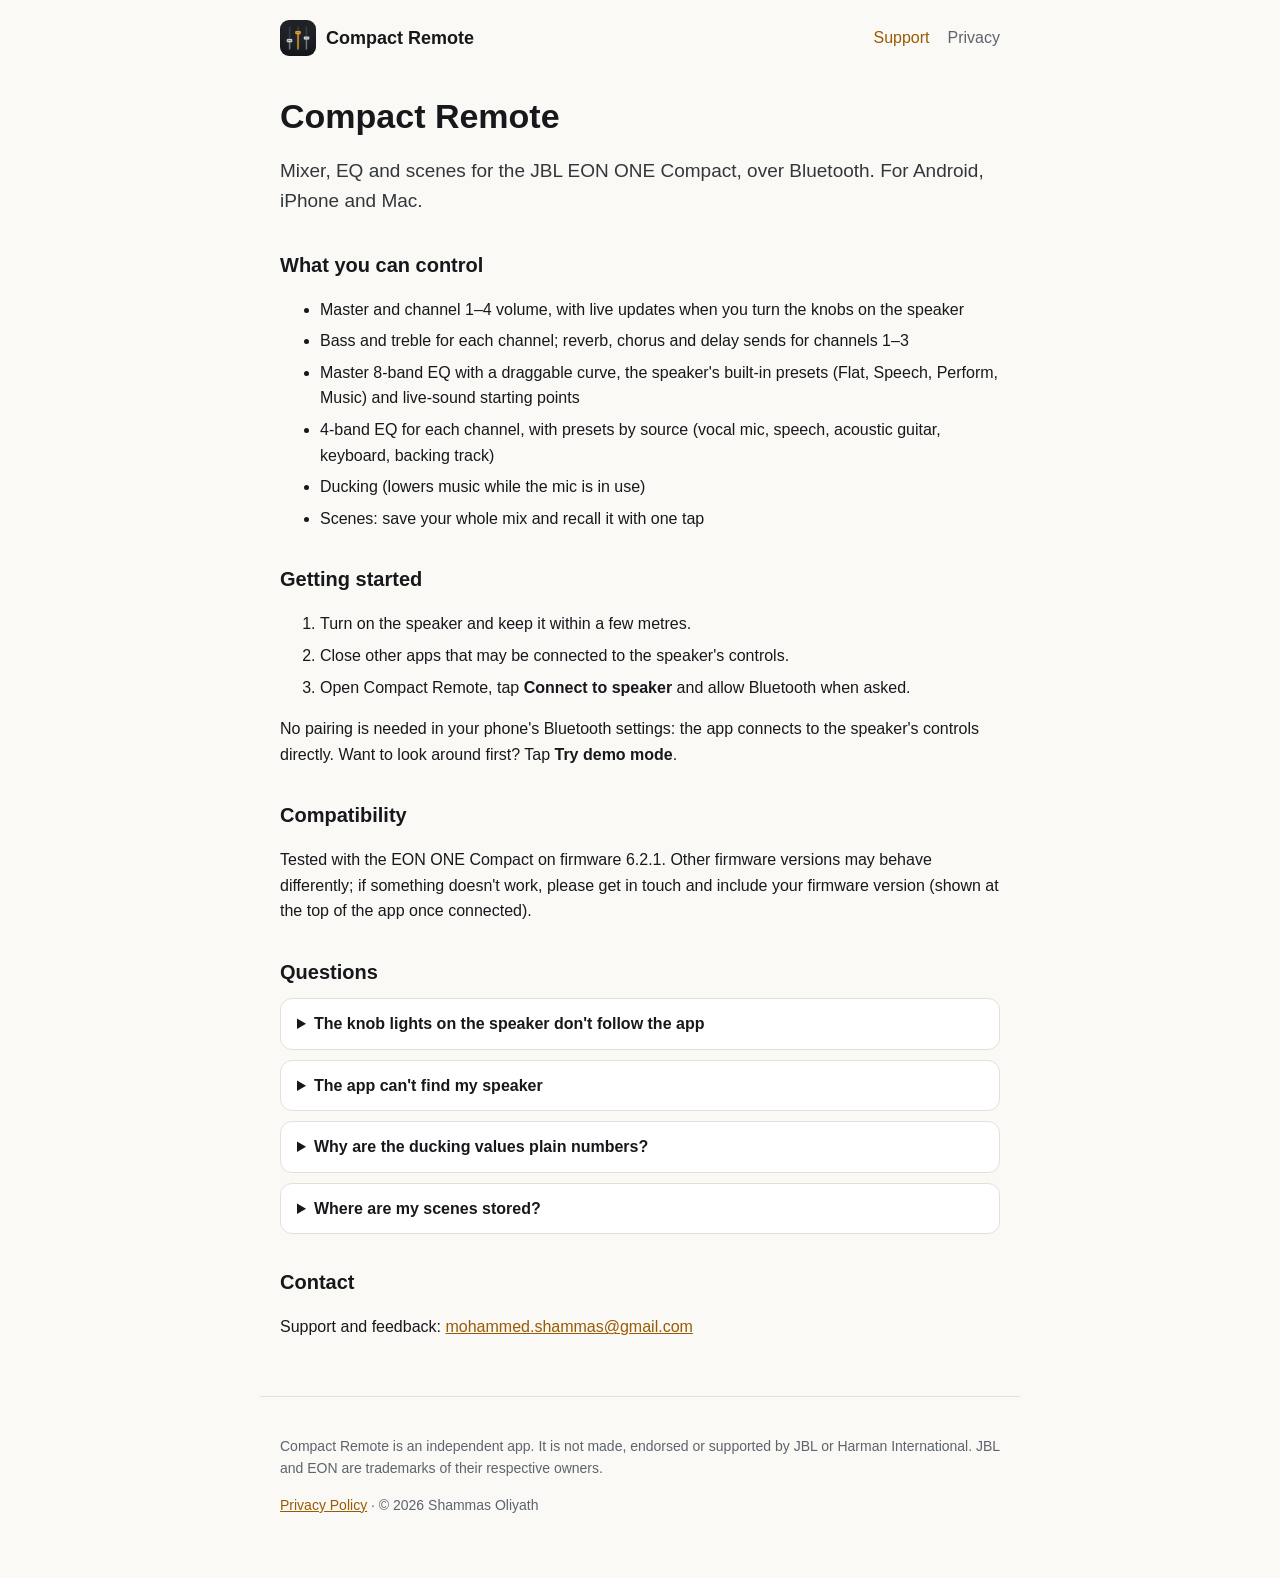
==== index.html @ 10704886 "Support and privacy pages for Compact Remote Co-Authored-By: Claude Opus 5.5 <noreply@anthropic.com>" ====
<!doctype html>
<html lang="en">
<head>
<meta charset="utf-8">
<meta name="viewport" content="width=device-width, initial-scale=1">
<title>Compact Remote · Support</title>
<meta name="description" content="Compact Remote: mixer, EQ and scenes for the JBL EON ONE Compact speaker over Bluetooth.">
<link rel="icon" href="icon.png">
<link rel="stylesheet" href="style.css">
</head>
<body>
<header class="top">
  <a class="brand" href="index.html"><img src="icon.png" alt="" width="36" height="36">Compact Remote</a>
  <nav><a href="index.html" aria-current="page">Support</a><a href="privacy.html">Privacy</a></nav>
</header>
<main>
  <h1>Compact Remote</h1>
  <p class="lead">Mixer, EQ and scenes for the JBL EON ONE Compact, over Bluetooth. For Android, iPhone and Mac.</p>

  <h2>What you can control</h2>
  <ul>
    <li>Master and channel 1–4 volume, with live updates when you turn the knobs on the speaker</li>
    <li>Bass and treble for each channel; reverb, chorus and delay sends for channels 1–3</li>
    <li>Master 8-band EQ with a draggable curve, the speaker's built-in presets (Flat, Speech, Perform, Music) and live-sound starting points</li>
    <li>4-band EQ for each channel, with presets by source (vocal mic, speech, acoustic guitar, keyboard, backing track)</li>
    <li>Ducking (lowers music while the mic is in use)</li>
    <li>Scenes: save your whole mix and recall it with one tap</li>
  </ul>

  <h2>Getting started</h2>
  <ol>
    <li>Turn on the speaker and keep it within a few metres.</li>
    <li>Close other apps that may be connected to the speaker's controls.</li>
    <li>Open Compact Remote, tap <strong>Connect to speaker</strong> and allow Bluetooth when asked.</li>
  </ol>
  <p>No pairing is needed in your phone's Bluetooth settings: the app connects to the speaker's controls directly. Want to look around first? Tap <strong>Try demo mode</strong>.</p>

  <h2>Compatibility</h2>
  <p>Tested with the EON ONE Compact on firmware 6.2.1. Other firmware versions may behave differently; if something doesn't work, please get in touch and include your firmware version (shown at the top of the app once connected).</p>

  <h2>Questions</h2>
  <details>
    <summary>The knob lights on the speaker don't follow the app</summary>
    <p>The speaker's lit knob rings show whichever channel is picked with the <strong>CH SELECT</strong> button on the speaker. The app's changes still apply to the right channel; the speaker doesn't let apps change which channel its panel shows.</p>
  </details>
  <details>
    <summary>The app can't find my speaker</summary>
    <p>Check that the speaker is on and nearby, that Bluetooth is on, and that the app has Bluetooth permission (on Android: “Nearby devices”). Only one app can control the speaker at a time, so close other controller apps or disconnect other devices running Compact Remote.</p>
  </details>
  <details>
    <summary>Why are the ducking values plain numbers?</summary>
    <p>The speaker doesn't report what its ducking values mean in decibels or seconds, so the app shows the speaker's own numbers. Adjust them by ear.</p>
  </details>
  <details>
    <summary>Where are my scenes stored?</summary>
    <p>On your device only. They aren't synced between devices, and they're removed if you delete the app.</p>
  </details>

  <h2>Contact</h2>
  <p>Support and feedback: <a href="mailto:mohammed.shammas@gmail.com">mohammed.shammas@gmail.com</a></p>
</main>
<footer>
  <p>Compact Remote is an independent app. It is not made, endorsed or supported by JBL or Harman International. JBL and EON are trademarks of their respective owners.</p>
  <p><a href="privacy.html">Privacy Policy</a> · © 2026 Shammas Oliyath</p>
</footer>
</body>
</html>
---- style.css ----
:root {
  --ground: #0e1012; --panel: #171a1e; --line: #23282e;
  --text: #e8eaed; --soft: #c9ced4; --muted: #9aa3ad; --accent: #f2a93b;
}
@media (prefers-color-scheme: light) {
  :root { --ground: #faf9f6; --panel: #ffffff; --line: #e3e0da; --text: #16181b; --soft: #33373c; --muted: #5d646c; --accent: #9a5a00; }
}
* { box-sizing: border-box; }
body {
  margin: 0; background: var(--ground); color: var(--text);
  font: 16px/1.6 -apple-system, BlinkMacSystemFont, "Segoe UI", "Helvetica Neue", sans-serif;
}
a { color: var(--accent); }
.top {
  max-width: 760px; margin: 0 auto; padding: 20px 20px 0;
  display: flex; align-items: center; justify-content: space-between; gap: 16px; flex-wrap: wrap;
}
.brand { display: flex; align-items: center; gap: 10px; color: var(--text); text-decoration: none; font-weight: 700; font-size: 18px; }
.brand img { border-radius: 9px; }
nav { display: flex; gap: 18px; }
nav a { color: var(--muted); text-decoration: none; font-weight: 500; }
nav a[aria-current="page"] { color: var(--accent); }
main { max-width: 760px; margin: 0 auto; padding: 8px 20px 40px; }
h1 { font-size: 34px; line-height: 1.2; margin: 32px 0 8px; }
h2 { font-size: 20px; margin: 32px 0 8px; }
.meta { color: var(--muted); margin-top: 0; }
.lead { font-size: 19px; color: var(--soft); }
li { margin: 6px 0; }
details { background: var(--panel); border: 1px solid var(--line); border-radius: 12px; padding: 12px 16px; margin: 10px 0; }
summary { cursor: pointer; font-weight: 600; }
details p { color: var(--soft); margin-bottom: 0; }
footer { max-width: 760px; margin: 0 auto; padding: 24px 20px 48px; border-top: 1px solid var(--line); color: var(--muted); font-size: 14px; }
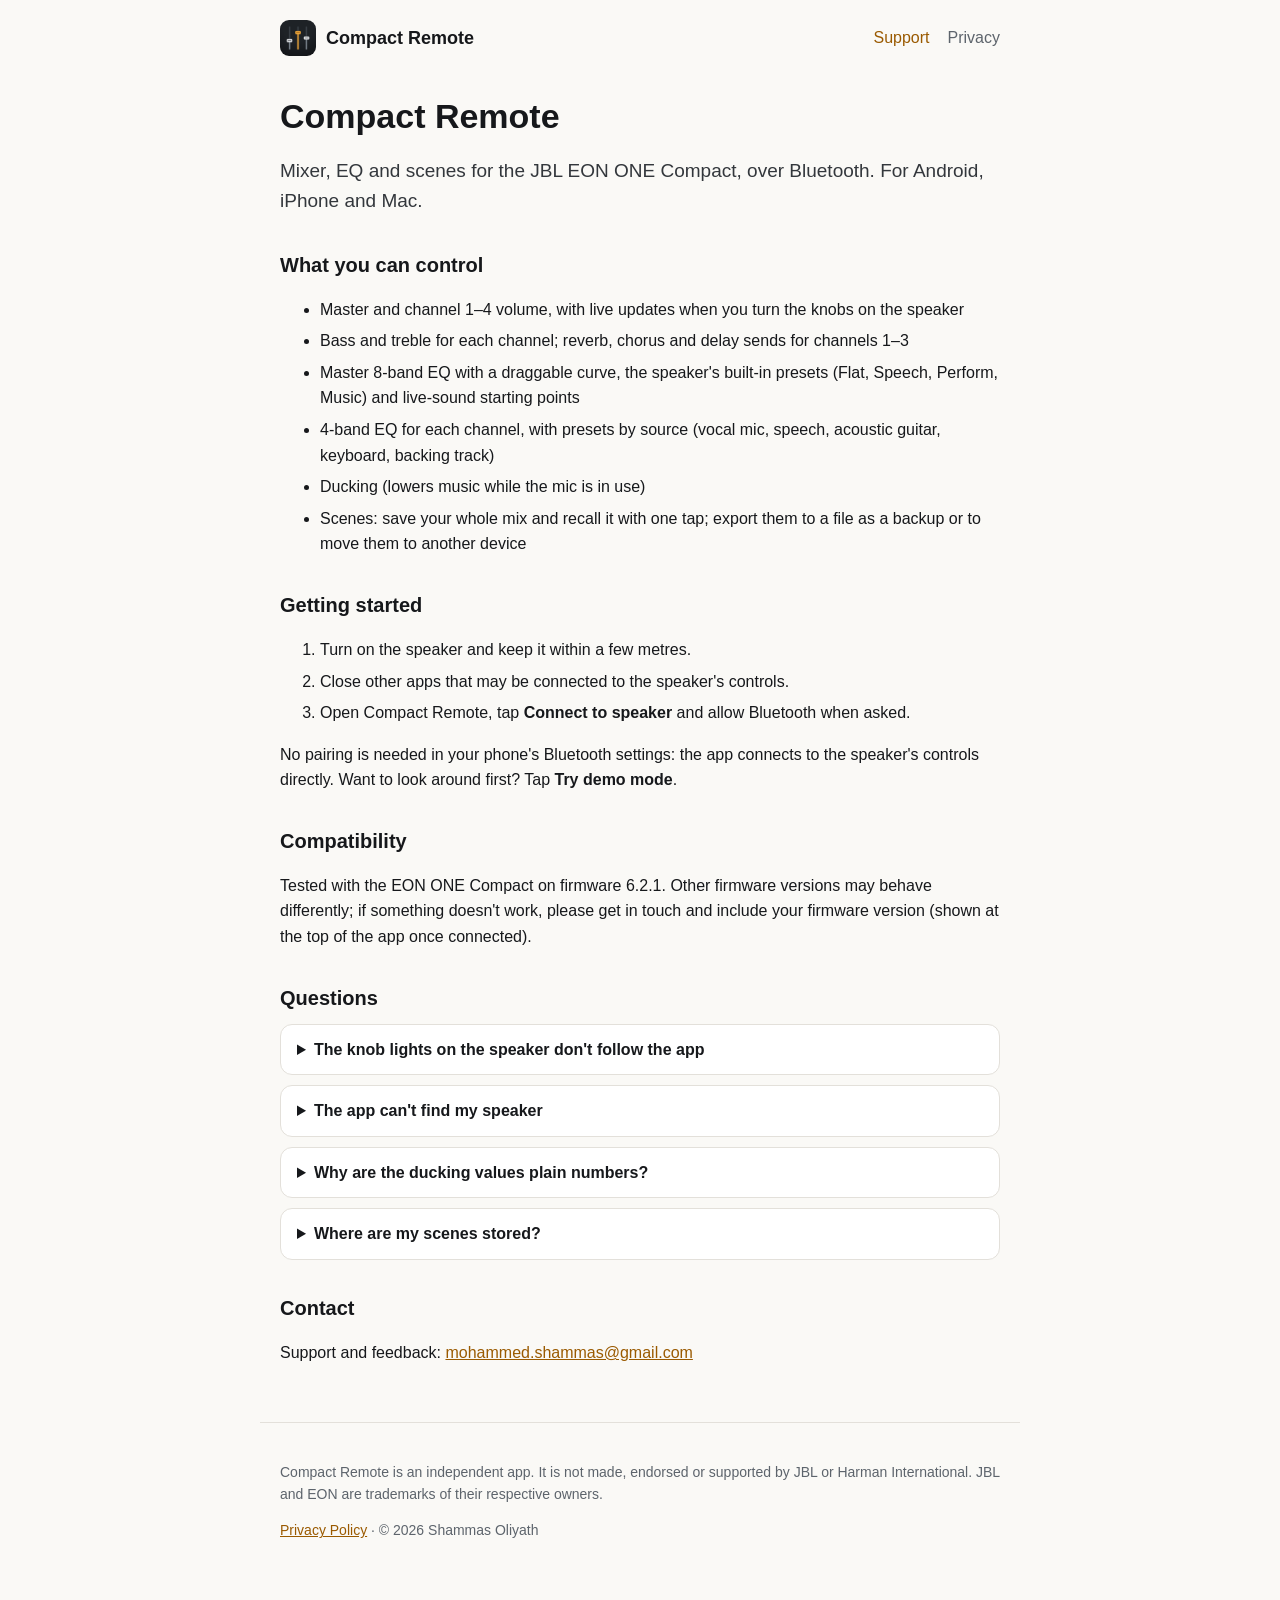
==== commit 9281928a: "Mention scene export in privacy policy and support page Co-Authored-By: Claude Opus 5.5 <noreply@ant" ====
--- a/index.html
+++ b/index.html
@@ -24,7 +24,7 @@
     <li>Master 8-band EQ with a draggable curve, the speaker's built-in presets (Flat, Speech, Perform, Music) and live-sound starting points</li>
     <li>4-band EQ for each channel, with presets by source (vocal mic, speech, acoustic guitar, keyboard, backing track)</li>
     <li>Ducking (lowers music while the mic is in use)</li>
-    <li>Scenes: save your whole mix and recall it with one tap</li>
+    <li>Scenes: save your whole mix and recall it with one tap; export them to a file as a backup or to move them to another device</li>
   </ul>
 
   <h2>Getting started</h2>
@@ -53,7 +53,7 @@
   </details>
   <details>
     <summary>Where are my scenes stored?</summary>
-    <p>On your device only. They aren't synced between devices, and they're removed if you delete the app.</p>
+    <p>On your device only. They aren't synced between devices, and they're removed if you delete the app. To keep a backup or move them to another phone, tablet or Mac, use <strong>Export scenes</strong> on the Scenes screen, then <strong>Import</strong> on the other device.</p>
   </details>
 
   <h2>Contact</h2>
